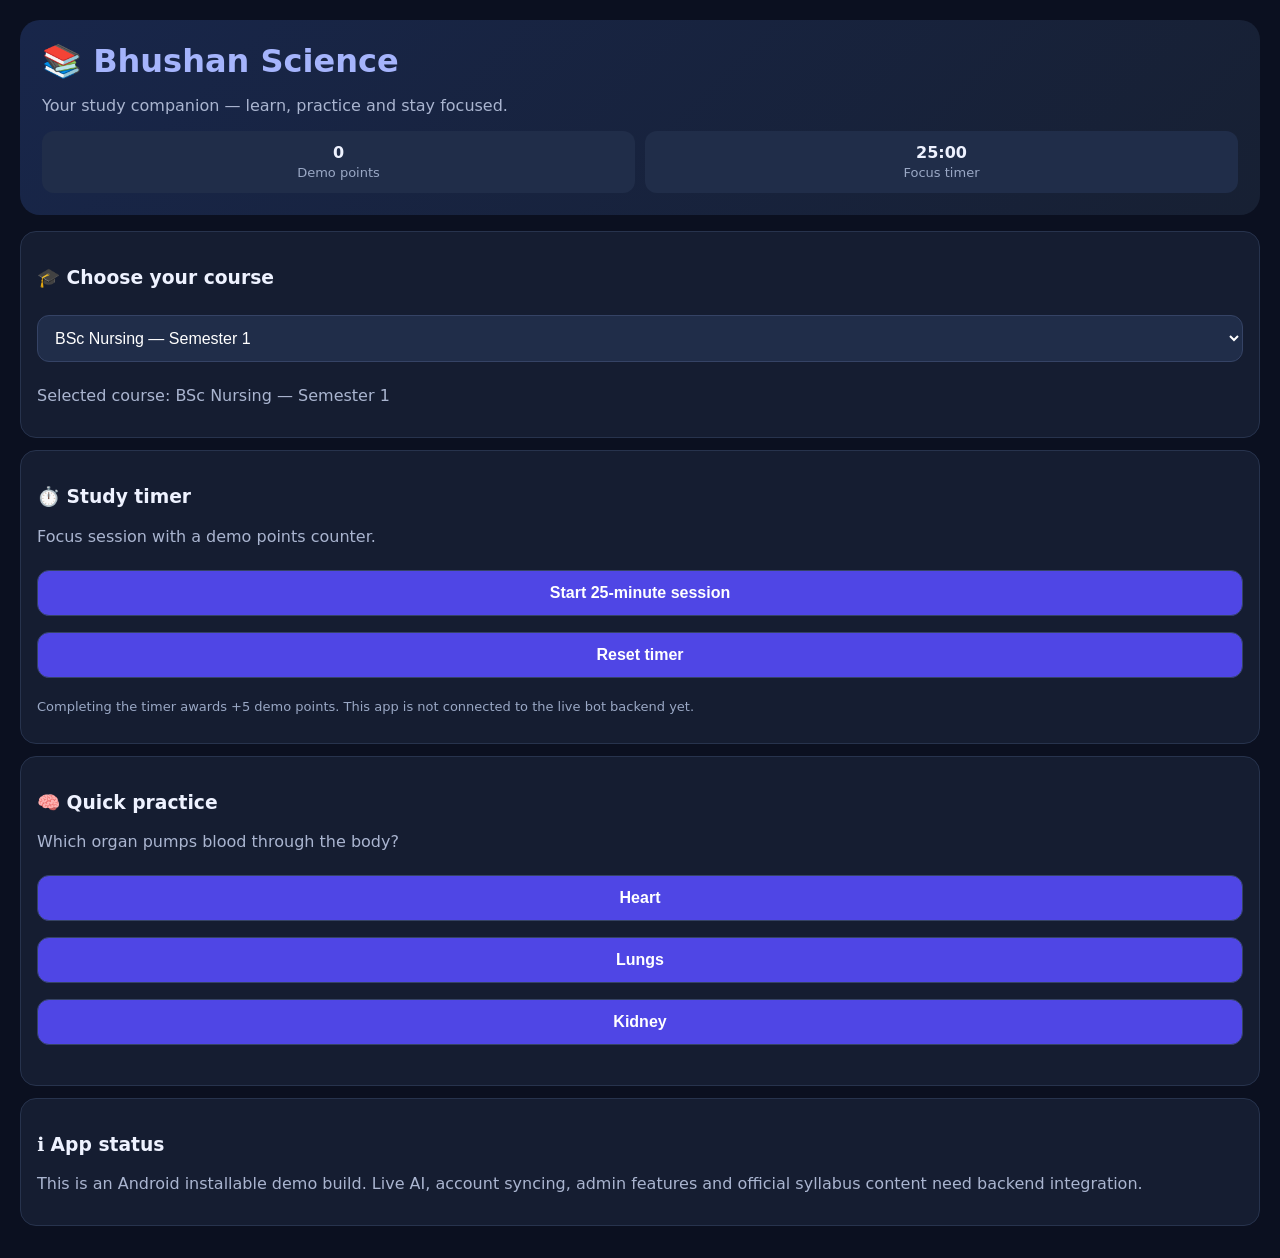
==== android-app/app/src/main/assets/index.html @ 0e540762 "Add Android app demo scaffold" ====
<!doctype html><html lang="en"><head><meta charset="utf-8"><meta name="viewport" content="width=device-width,initial-scale=1"><meta name="theme-color" content="#0b1020"><title>Bhushan Science</title><style>*{box-sizing:border-box}body{margin:0;background:#0b1020;color:#eef2ff;font:16px system-ui;padding:20px}.hero{background:linear-gradient(135deg,#18264a,#172033);padding:22px;border-radius:20px;margin-bottom:16px}h1{margin:0 0 8px;color:#a5b4fc}p{color:#aab5d0}.card{background:#151d31;border:1px solid #27334d;border-radius:16px;padding:16px;margin:12px 0}button,select{width:100%;padding:13px;border-radius:12px;border:1px solid #354365;background:#202d49;color:#fff;margin:8px 0;font-size:16px}button{background:#4f46e5;font-weight:700}.stats{display:flex;gap:10px}.stats div{flex:1;background:#202d49;padding:12px;border-radius:12px;text-align:center}.muted{font-size:13px;color:#9aa8c5}</style></head><body><div class="hero"><h1>📚 Bhushan Science</h1><p>Your study companion — learn, practice and stay focused.</p><div class="stats"><div><b id="points">0</b><br><span class="muted">Demo points</span></div><div><b id="mins">25:00</b><br><span class="muted">Focus timer</span></div></div></div><div class="card"><h3>🎓 Choose your course</h3><select id="course"><option>BSc Nursing — Semester 1</option><option>BSc Nursing — Semester 2</option><option>BSc Nursing — Semester 3</option><option>BSc Nursing — Semester 4</option><option>BSc Nursing — Semester 5</option><option>BSc Nursing — Semester 6</option><option>BSc Nursing — Semester 7</option><option>BSc Nursing — Semester 8</option><option>GNM Nursing — Year 1</option><option>GNM Nursing — Year 2</option><option>GNM Nursing — Year 3</option><option>NORCET preparation</option></select><p id="courseMsg">Selected course: BSc Nursing — Semester 1</p></div><div class="card"><h3>⏱️ Study timer</h3><p>Focus session with a demo points counter.</p><button onclick="start()" id="timerBtn">Start 25-minute session</button><button onclick="reset()">Reset timer</button><p class="muted">Completing the timer awards +5 demo points. This app is not connected to the live bot backend yet.</p></div><div class="card"><h3>🧠 Quick practice</h3><p>Which organ pumps blood through the body?</p><button onclick="answer('Heart')">Heart</button><button onclick="answer('Lungs')">Lungs</button><button onclick="answer('Kidney')">Kidney</button><p id="result"></p></div><div class="card"><h3>ℹ️ App status</h3><p>This is an Android installable demo build. Live AI, account syncing, admin features and official syllabus content need backend integration.</p></div><script>let left=1500,interval=null,pts=0;function paint(){document.getElementById('mins').textContent=String(Math.floor(left/60)).padStart(2,'0')+':'+String(left%60).padStart(2,'0')}function start(){if(interval)return;document.getElementById('timerBtn').textContent='Session running…';interval=setInterval(()=>{left--;paint();if(left<=0){clearInterval(interval);interval=null;pts+=5;document.getElementById('points').textContent=pts;document.getElementById('timerBtn').textContent='Completed! +5 demo points';}},1000)}function reset(){clearInterval(interval);interval=null;left=1500;paint();document.getElementById('timerBtn').textContent='Start 25-minute session'}document.getElementById('course').onchange=e=>document.getElementById('courseMsg').textContent='Selected course: '+e.target.value;function answer(x){document.getElementById('result').textContent=x==='Heart'?'Correct! ❤️':'Not quite. The correct answer is Heart.'}</script></body></html>
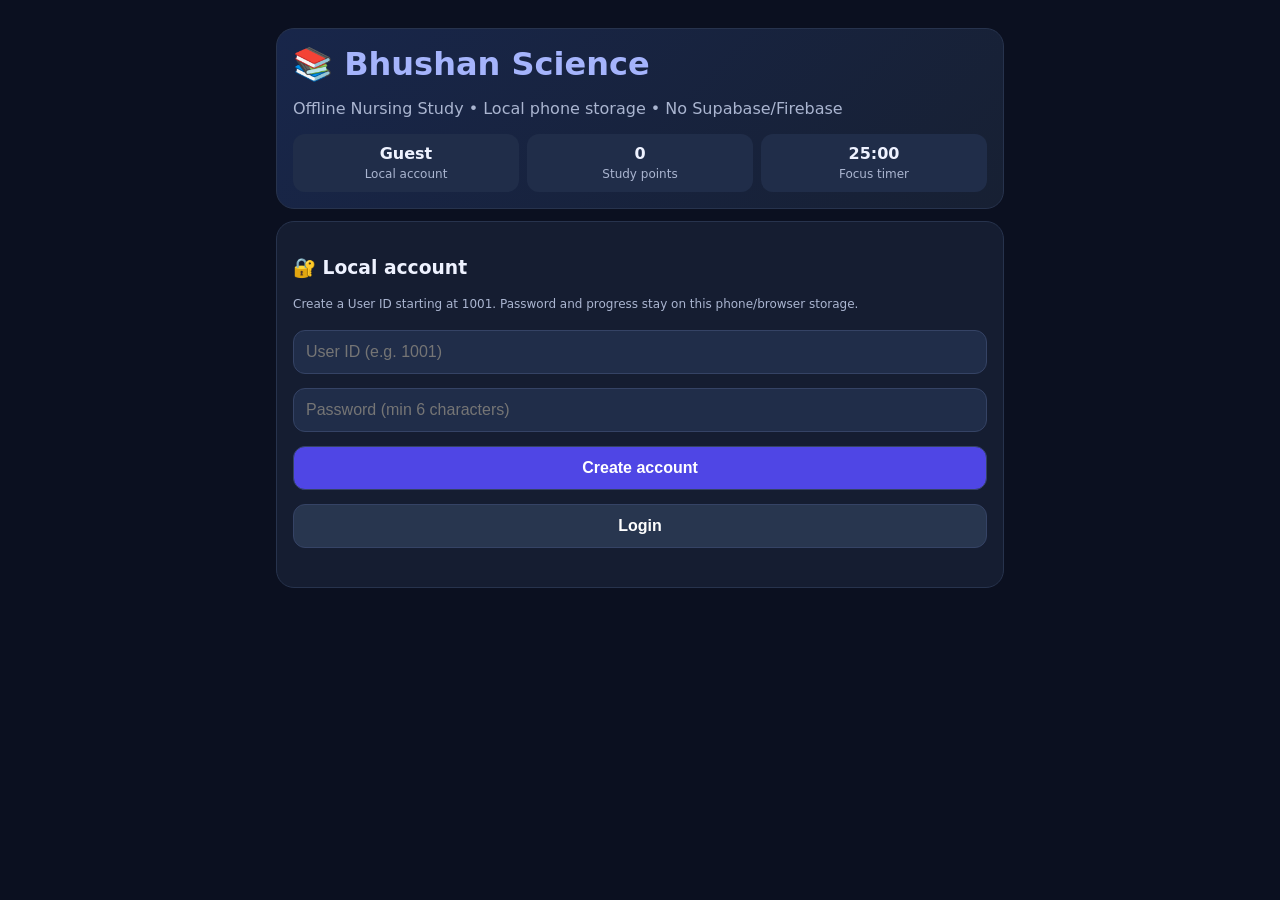
==== commit 3b722743: "Upgrade Android app to offline nursing study demo" ====
--- a/android-app/app/src/main/assets/index.html
+++ b/android-app/app/src/main/assets/index.html
@@ -1 +1,55 @@
-<!doctype html><html lang="en"><head><meta charset="utf-8"><meta name="viewport" content="width=device-width,initial-scale=1"><meta name="theme-color" content="#0b1020"><title>Bhushan Science</title><style>*{box-sizing:border-box}body{margin:0;background:#0b1020;color:#eef2ff;font:16px system-ui;padding:20px}.hero{background:linear-gradient(135deg,#18264a,#172033);padding:22px;border-radius:20px;margin-bottom:16px}h1{margin:0 0 8px;color:#a5b4fc}p{color:#aab5d0}.card{background:#151d31;border:1px solid #27334d;border-radius:16px;padding:16px;margin:12px 0}button,select{width:100%;padding:13px;border-radius:12px;border:1px solid #354365;background:#202d49;color:#fff;margin:8px 0;font-size:16px}button{background:#4f46e5;font-weight:700}.stats{display:flex;gap:10px}.stats div{flex:1;background:#202d49;padding:12px;border-radius:12px;text-align:center}.muted{font-size:13px;color:#9aa8c5}</style></head><body><div class="hero"><h1>📚 Bhushan Science</h1><p>Your study companion — learn, practice and stay focused.</p><div class="stats"><div><b id="points">0</b><br><span class="muted">Demo points</span></div><div><b id="mins">25:00</b><br><span class="muted">Focus timer</span></div></div></div><div class="card"><h3>🎓 Choose your course</h3><select id="course"><option>BSc Nursing — Semester 1</option><option>BSc Nursing — Semester 2</option><option>BSc Nursing — Semester 3</option><option>BSc Nursing — Semester 4</option><option>BSc Nursing — Semester 5</option><option>BSc Nursing — Semester 6</option><option>BSc Nursing — Semester 7</option><option>BSc Nursing — Semester 8</option><option>GNM Nursing — Year 1</option><option>GNM Nursing — Year 2</option><option>GNM Nursing — Year 3</option><option>NORCET preparation</option></select><p id="courseMsg">Selected course: BSc Nursing — Semester 1</p></div><div class="card"><h3>⏱️ Study timer</h3><p>Focus session with a demo points counter.</p><button onclick="start()" id="timerBtn">Start 25-minute session</button><button onclick="reset()">Reset timer</button><p class="muted">Completing the timer awards +5 demo points. This app is not connected to the live bot backend yet.</p></div><div class="card"><h3>🧠 Quick practice</h3><p>Which organ pumps blood through the body?</p><button onclick="answer('Heart')">Heart</button><button onclick="answer('Lungs')">Lungs</button><button onclick="answer('Kidney')">Kidney</button><p id="result"></p></div><div class="card"><h3>ℹ️ App status</h3><p>This is an Android installable demo build. Live AI, account syncing, admin features and official syllabus content need backend integration.</p></div><script>let left=1500,interval=null,pts=0;function paint(){document.getElementById('mins').textContent=String(Math.floor(left/60)).padStart(2,'0')+':'+String(left%60).padStart(2,'0')}function start(){if(interval)return;document.getElementById('timerBtn').textContent='Session running…';interval=setInterval(()=>{left--;paint();if(left<=0){clearInterval(interval);interval=null;pts+=5;document.getElementById('points').textContent=pts;document.getElementById('timerBtn').textContent='Completed! +5 demo points';}},1000)}function reset(){clearInterval(interval);interval=null;left=1500;paint();document.getElementById('timerBtn').textContent='Start 25-minute session'}document.getElementById('course').onchange=e=>document.getElementById('courseMsg').textContent='Selected course: '+e.target.value;function answer(x){document.getElementById('result').textContent=x==='Heart'?'Correct! ❤️':'Not quite. The correct answer is Heart.'}</script></body></html>
+<!doctype html>
+<html lang="en"><head><meta charset="utf-8"><meta name="viewport" content="width=device-width,initial-scale=1"><meta name="theme-color" content="#0b1020"><title>Bhushan Science — Offline Nursing Study</title>
+<style>
+*{box-sizing:border-box}body{margin:0;background:#0b1020;color:#eef2ff;font:16px system-ui;padding:16px;max-width:760px;margin:auto}.hero,.card{background:#151d31;border:1px solid #27334d;border-radius:18px;padding:16px;margin:12px 0}.hero{background:linear-gradient(135deg,#18264a,#172033)}h1{color:#a5b4fc;margin:0}p,.muted{color:#aab5d0}.muted{font-size:12px}button,input,select{width:100%;padding:12px;border-radius:12px;border:1px solid #354365;background:#202d49;color:#fff;margin:7px 0;font-size:16px}button{background:#4f46e5;font-weight:700}.alt{background:#28364f}.stats{display:flex;gap:8px}.stats div{flex:1;text-align:center;padding:10px;background:#202d49;border-radius:12px}.hidden{display:none}.q{font-size:18px;font-weight:700}.answer{background:#263650;text-align:left}.good{color:#86efac}.bad{color:#fca5a5}
+</style></head><body>
+<div class="hero"><h1>📚 Bhushan Science</h1><p>Offline Nursing Study • Local phone storage • No Supabase/Firebase</p><div class="stats"><div><b id="userLabel">Guest</b><br><span class="muted">Local account</span></div><div><b id="points">0</b><br><span class="muted">Study points</span></div><div><b id="timer">25:00</b><br><span class="muted">Focus timer</span></div></div></div>
+<section class="card" id="auth"><h3>🔐 Local account</h3><p class="muted">Create a User ID starting at 1001. Password and progress stay on this phone/browser storage.</p><input id="uid" placeholder="User ID (e.g. 1001)" inputmode="numeric"><input id="pass" type="password" placeholder="Password (min 6 characters)"><button onclick="signup()">Create account</button><button class="alt" onclick="login()">Login</button><p id="authMsg"></p></section>
+<main id="app" class="hidden">
+<section class="card"><h3>🎓 Course & topic</h3><select id="course"><option>BSc Nursing — Semester 1</option><option>BSc Nursing — Semester 2</option><option>BSc Nursing — Semester 3</option><option>BSc Nursing — Semester 4</option><option>BSc Nursing — Semester 5</option><option>BSc Nursing — Semester 6</option><option>BSc Nursing — Semester 7</option><option>BSc Nursing — Semester 8</option><option>GNM Nursing — Year 1</option><option>GNM Nursing — Year 2</option><option>GNM Nursing — Year 3</option><option>NORCET preparation</option></select><select id="topic"></select><p class="muted">Practice questions are generated from topic-focused nursing knowledge templates; not an official INC question bank.</p></section>
+<section class="card"><h3>🧠 Nursing quiz</h3><p id="qCount">Random/topic-wise practice</p><div class="q" id="question">Tap Start quiz to begin.</div><div id="options"></div><p id="feedback"></p><button onclick="nextQ()">Start / Next random question</button><button class="alt" onclick="exportProgress()">Export local progress</button></section>
+<section class="card"><h3>⏱️ Study timer</h3><button onclick="startTimer()">Start 25-minute session</button><button class="alt" onclick="resetTimer()">Reset</button><p id="timerMsg" class="muted">Complete a focus session to earn 5 points.</p></section>
+<section class="card"><h3>🤖 MR. Bhushan — Offline reply engine</h3><p class="muted">A combinatorial local reply generator with 100,000+ possible safe, playful variations; replies are generated on-device rather than individually hand-written.</p><input id="prompt" placeholder="Say something to MR. Bhushan"><button onclick="reply()">Generate reply</button><p id="replyOut"></p><button class="alt" onclick="logout()">Logout</button></section>
+</main>
+<script>
+const topics=["Anatomy & Physiology","Fundamentals of Nursing","Nutrition","Microbiology","Psychology","Sociology","Community Health Nursing","Medical-Surgical Nursing","Pharmacology","Pathology","Child Health Nursing","Obstetric & Gynecological Nursing","Mental Health Nursing","Nursing Research","Nursing Management","First Aid & Emergency","Infection Prevention","Vital Signs","NORCET General Nursing"];
+const bank=[
+["Anatomy & Physiology","Which organ pumps blood through systemic circulation?","Heart",["Liver","Lung","Pancreas"],"The heart propels blood through circulation."],
+["Anatomy & Physiology","What is the functional unit of the kidney?","Nephron",["Neuron","Alveolus","Osteon"],"Nephrons filter blood and form urine."],
+["Fundamentals of Nursing","Which hand hygiene method is preferred when hands are visibly soiled?","Soap and water",["Alcohol hand rub only","Dry towel only","Gloves alone"],"Visible soil should be removed with soap and water."],
+["Fundamentals of Nursing","What is the usual adult resting pulse range?","60–100 beats/min",["20–40 beats/min","110–150 beats/min","150–200 beats/min"],"A typical adult resting range is 60–100 bpm."],
+["Nutrition","Which nutrient is the body's primary quick energy source?","Carbohydrates",["Vitamins","Minerals","Water"],"Carbohydrates are a major energy source."],
+["Microbiology","Which organism type causes influenza?","Virus",["Bacterium","Fungus","Protozoan"],"Influenza is caused by influenza viruses."],
+["Pharmacology","Which route delivers a medicine directly into a vein?","Intravenous",["Intramuscular","Subcutaneous","Oral"],"IV administration enters the venous circulation."],
+["Community Health Nursing","Which level emphasizes preventing disease before it occurs?","Primary prevention",["Tertiary prevention","Rehabilitation only","Palliative care"],"Primary prevention aims to prevent onset."],
+["Medical-Surgical Nursing","Which measurement is central to assessing oxygen saturation noninvasively?","Pulse oximetry",["Spirometry only","ECG","Glucometer"],"Pulse oximetry estimates peripheral oxygen saturation."],
+["Child Health Nursing","Which growth measure is routinely plotted on a child growth chart?","Weight",["Adult shoe size","Hair length","Hand dominance"],"Weight is routinely monitored in child growth assessment."],
+["Obstetric & Gynecological Nursing","Which hormone is commonly detected by pregnancy tests?","hCG",["Insulin","Thyroxine","Melatonin"],"Pregnancy tests detect human chorionic gonadotropin."],
+["Mental Health Nursing","Therapeutic communication primarily uses which skill?","Active listening",["Interrupting","Judging","Changing the subject"],"Active listening helps establish therapeutic communication."],
+["Pathology","Inflammation commonly includes redness, heat, swelling and what?","Pain",["Hair loss","Jaundice","Cyanosis only"],"Pain is a classic cardinal sign of inflammation."],
+["First Aid & Emergency","What should a responder first ensure at an emergency scene?","Scene safety",["Crowd closer","Move every patient immediately","Give food"],"Assess scene safety before approaching."],
+["Infection Prevention","What is the purpose of PPE in healthcare?","Reduce exposure to hazards",["Replace hand hygiene","Sterilize the room automatically","Treat infection"],"PPE reduces exposure risks; it does not replace hygiene."],
+["Vital Signs","Which instrument measures blood pressure?","Sphygmomanometer",["Stethoscope alone","Thermometer","Pulse oximeter"],"A sphygmomanometer measures blood pressure."],
+["Nursing Research","Which study design randomly assigns participants to intervention groups?","Randomized controlled trial",["Case report","Cross-sectional survey","Case series"],"Random assignment is a defining feature of an RCT."],
+["Nursing Management","Delegation requires the nurse to consider what?","Patient condition and delegatee competence",["Only convenience","Only task duration","Patient room number"],"Safe delegation considers patient needs and worker competence."]
+];
+const openers=["Arre {x},","Well, {x},","Breaking news, {x}:","Oho {x},","Plot twist, {x}:","Sun {x},","Respectfully, {x},","Science says, {x}:"];
+const middles=["focus mode activate kar; excuses ka syllabus bahut lamba hai.","ek chhota step le—progress ko bhi attendance chahiye.","question ko calmly solve kar; panic optional nahi, useful bhi nahi.","revision kar le, memory ko refresh button chahiye.","smart study kar, sirf book ko stare karna training nahi.","tu kar sakta hai; bas notification ko thoda vacation de.","chalo, dimaag ko warm-up dete hain.","consistency ka magic try kar—slow and steady bhi topper move hai."];
+const endings=["Chal, next task! 📚","Ab comeback scene hai. ✨","Timer lagayein? ⏱️","No drama, just learning. 🧠","Aaj ka effort future-you ko thank karega. 🙌"];
+let state=null,interval=null,left=1500,cur=null,answered=false;
+function data(){return JSON.parse(localStorage.getItem("bs_users")||"{}")}function saveUsers(x){localStorage.setItem("bs_users",JSON.stringify(x))}
+function signup(){let id=document.getElementById("uid").value.trim(),p=document.getElementById("pass").value;if(!/^\d{4,}$/.test(id)||+id<1001||p.length<6){msg("Use ID 1001+ (4 digits or more) and password ≥6 characters.");return}let u=data();if(u[id]){msg("ID already exists. Login instead.");return}u[id]={password:p,points:0,history:[],created:Date.now()};saveUsers(u);state=id;enter();msg("Account created locally. Keep your password safe.")}
+function login(){let id=document.getElementById("uid").value.trim(),p=document.getElementById("pass").value,u=data();if(!u[id]||u[id].password!==p){msg("ID/password does not match.");return}state=id;enter()}
+function msg(t){document.getElementById("authMsg").textContent=t}
+function enter(){document.getElementById("auth").classList.add("hidden");document.getElementById("app").classList.remove("hidden");document.getElementById("userLabel").textContent=state;paintPoints();fillTopics();nextQ()}
+function logout(){state=null;document.getElementById("app").classList.add("hidden");document.getElementById("auth").classList.remove("hidden");document.getElementById("userLabel").textContent="Guest"}
+function fillTopics(){let s=document.getElementById("topic");s.innerHTML=topics.map(x=>'<option>'+x+'</option>').join("")}
+function pool(){let t=document.getElementById("topic").value;return bank.filter(q=>q[0]===t); }
+function nextQ(){let arr=pool();if(!arr.length)arr=bank;cur=arr[Math.floor(Math.random()*arr.length)];answered=false;document.getElementById("question").textContent=cur[1];document.getElementById("feedback").textContent="";let opts=[cur[2],...cur[3]].sort(()=>Math.random()-.5);document.getElementById("options").innerHTML=opts.map(o=>'<button class="answer" onclick="check(\''+o.replace(/'/g,"\\'")+'\')">'+o+'</button>').join("");document.getElementById("qCount").textContent="Topic: "+cur[0]+" • Random selection"}
+function check(o){if(answered)return;answered=true;let ok=o===cur[2];document.getElementById("feedback").innerHTML=(ok?'<span class="good">Correct! +1 point. </span>':'<span class="bad">Not quite. Correct answer: '+cur[2]+'. </span>')+cur[4];let u=data();u[state].points+=ok?1:0;u[state].history.push({topic:cur[0],question:cur[1],correct:ok,at:Date.now()});saveUsers(u);paintPoints()}
+function paintPoints(){let u=data();document.getElementById("points").textContent=u[state].points}
+function startTimer(){if(interval)return;document.getElementById("timerMsg").textContent="Focus session running";interval=setInterval(()=>{left--;document.getElementById("timer").textContent=Math.floor(left/60).toString().padStart(2,"0")+":"+String(left%60).padStart(2,"0");if(left<=0){clearInterval(interval);interval=null;left=1500;let u=data();u[state].points+=5;saveUsers(u);paintPoints();document.getElementById("timerMsg").textContent="Completed! +5 points. Take a short break.";document.getElementById("timer").textContent="25:00"}},1000)}
+function resetTimer(){clearInterval(interval);interval=null;left=1500;document.getElementById("timer").textContent="25:00"}
+function reply(){let x=document.getElementById("prompt").value.trim()||"student";let a=openers[Math.floor(Math.random()*openers.length)].replace("{x}",x.slice(0,40));let b=middles[Math.floor(Math.random()*middles.length)],c=endings[Math.floor(Math.random()*endings.length)];document.getElementById("replyOut").textContent=a+" "+b+" "+c}
+function exportProgress(){let u=data()[state];let blob=new Blob([JSON.stringify({userId:state,points:u.points,history:u.history},null,2)],{type:"application/json"});let a=document.createElement("a");a.href=URL.createObjectURL(blob);a.download="bhushan-progress-"+state+".json";a.click();URL.revokeObjectURL(a.href)}
+</script></body></html>
